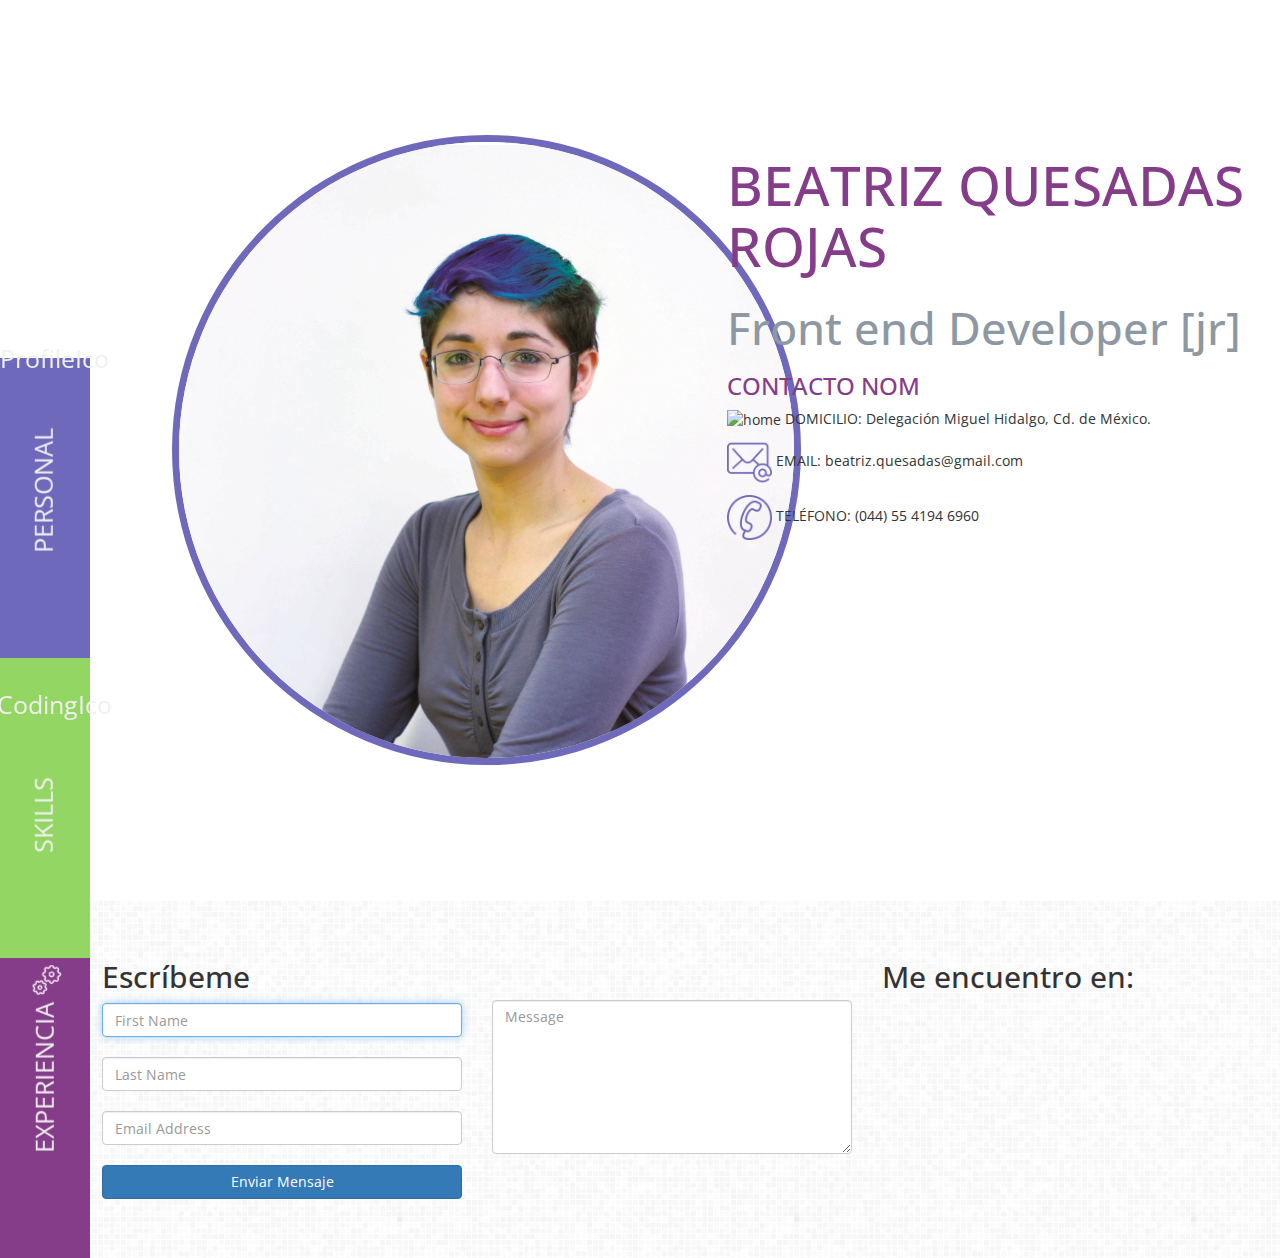
==== index.html @ 4ec9bc7f "Commit inicial" ====
<!DOCTYPE html>
<html lang="en">
<head>
    <meta charset="utf-8">
    <meta http-equiv="X-UA-Compatible" content="IE=edge">
    <meta name="viewport" content="width=device-width, initial-scale=1">

	<title>Card Zirtaeb</title>
	<link rel="stylesheet" href="http://maxcdn.bootstrapcdn.com/bootstrap/3.3.6/css/bootstrap.min.css">
    <link href='https://fonts.googleapis.com/css?family=Open+Sans+Condensed:300,700' rel='stylesheet' type='text/css'>
    <link rel="stylesheet" type="text/css" href="css/index.css">
    <link rel="stylesheet" type="text/css" href="css/css/main.css">
    
</head>
<body id="index"> 

	<div id="container"> <!--MENÚ DE NAVEGACIÓN-->	
      	<div class="section personal">
	        <a href="personal.html" class="link">PERSONAL 
	            <img class="icono" src="icons/profile-w.png" alt="ProfileIcon">
	        </a>
    	</div>
    	<div class="section habilidades">
	        <a href="logros-habilidades.html" class="link">SKILLS
	            <img class="icono" src="icons/coding-w.png" alt="CodingIcon">
	        </a>
	    </div>
    	<div class="section experiencia">
	        <a href="portafolio-experiencia.html" class="link">EXPERIENCIA
	            <img class="icono" src="icons/gears-w.png" alt="">      
	        </a>
      	</div>      	
	</div>	<!-- /MENÚ DE NAVEGACIÓN-->

	<header class="big container"><!--Personales: Tarjeta de presentación. Va fija--> 
	    <div class="row">	
		    <div class="col-xs-12 col-sm-12 col-md-6"><!--IMAGEN-->		   	
	    		<center><!--IMAGEN-->
	    			<img class="ProfilePic" src="css/images/Bet-sm.jpg" alt="ZirtProfilePic">
	    		</center>
		    </div>
	    	<div class="col-xs-12 col-sm-12 col-md-6"><!--NOMBRE|CONTACTO -->
				<div class="row">
					<div class="visible-xs-12 visible-sm-12 visible-md-12"><!--NOMBRE|CONTACTO-->
						<center>
							<div id="name-wrap" >
				    			<div class="row">
				    				<div class="visible-xs-12 visible-sm-12 visible-md-12">
				    					<a href="index.html">
						    				<h1 id="Name">BEATRIZ QUESADAS ROJAS</h1>
						    				<h2 id="Sub">Front end Developer [jr]</h2>
						    			</a>
				    				</div>

					    			<div class="visible-xs-12 visible-sm-12"><!-- CONTACTO -->
										<h3 class="contact">CONTACTO NOM</h3>
										<span>
											<p>
												<img src="icons/home-b.png" alt="home" class="ico-big">
												<span> DOMICILIO: Delegación Miguel Hidalgo, Cd. de México.</span>
								      		</p>
								        	<p>
												<img class="ico-big" src="icons/mail-b.png" alt="mail">
									        	<span> EMAIL: </span> <span>beatriz.quesadas@gmail.com</span>
								        	</p>
								        	<p>
									        	<img class="ico-big" src="icons/phone-b.png" alt="phone">
									        	<span> TELÉFONO: </span><span>(044) 55 4194 6960</span>
								        	</p>
										</span>    				
				    				</div>
				    			</div>		
							</div>
						</center>
					</div>
				</div>
	    	</div>
	    </div>				
	
	</header>
	    <section class="dos" id="contact-us">
	        <br>
	        <div class="container">
	            <div class="row">
	                <br>
	                <form class="form-login" action="contact-me.html" id="escribeme">
	                    <div class="col-xs-12 col-sm-6 col-md-4">
	                        <h2 class="form-login-heading">Escríbeme</h2>
	                        <div class="login-wrap">
	                            <input type="text" class="form-control" placeholder="First Name" autofocus>
	                            <br>
	                            <input type="text" class="form-control" placeholder="Last Name" autofocus>
	                            <br>
	                            <input type="text" class="form-control" placeholder="Email Address" autofocus>
	                            <br>
	                            <button id="btn-colors" class="btn btn-theme btn-block btn-primary" href="contact-us.html" type="submit"> Enviar Mensaje</button>
	                            <br>
	                        </div> <!-- /login-wrap-->
	                    </div>
	                    <div class="col-xs-12 col-sm-6 col-md-4">
	                        <br>
	                        <br>
	                        <br>
	                        <textarea class="form-control" rows="7" id="comment" placeholder="Message"></textarea>
	                        <br>
	                        
	                    </div>
	                    <div class="col-xs-12 col-sm-12 col-md-4">
	                        <div class="our-location">
	                            <h2 class="form-login-heading">Me encuentro en:</h2>
	                            <iframe src="https://www.google.com/maps/embed?pb=!1m18!1m12!1m3!1d41664.625346132954!2d-99.15839322028603!3d19.421117598950545!2m3!1f0!2f0!3f0!3m2!1i1024!2i768!4f13.1!3m3!1m2!1s0x85ce0026db097507%3A0x54061076265ee841!2zQ2l1ZGFkIGRlIE3DqXhpY28sIEQuRi4sIE3DqXhpY28!5e1!3m2!1ses-419!2smx!4v1465366718822" width="100%" height="250" frameborder="0" style="border:0" allowfullscreen></iframe>
	                        </div>
	                    </div>
	                    
	                </form>   
	            </div>
	        </div>
	    </section>	

	<script src="https://ajax.googleapis.com/ajax/libs/jquery/1.12.2/jquery.min.js"></script>
	<script src="http://maxcdn.bootstrapcdn.com/bootstrap/3.3.6/js/bootstrap.min.js"></script>
</body>
</html>
---- css/index.css ----
@charset "UTF-8";
/* GLOBALES!!!!!!*/
* {
  font-family: Open Sans Condensed; }

a, a:hover {
  text-decoration: none !important;
  text-transform: none !important; }

/* /personal.html, /logros-habilidades.html, /experiencia.html */
.aqcua {
  color: #49b7b2; }

.verde {
  color: #93D664; }

.violeta {
  color: #853c89; }

.azul {
  color: #6f69bc; }

/*MEN├Ü LATERAL*/
#container {
  position: fixed;
  overflow: visible;
  /*como que no hace nada*/
  width: 7vw;
  height: 100vh;
  top: 0;
  left: 0;
  display: table;
  z-index: 3; }

/*clase para cada caja de color*/
.section {
  position: static;
  /* max-height: 140px; /* 25%; 33.33333%; */
  height: 33vh;
  /*de su viewport */
  display: table-row;
  text-align: center; }

/*ROTA enlaces del menu*/
a.link {
  display: table-cell;
  vertical-align: middle;
  /*line-height: 60px; no importa */
  white-space: nowrap;
  /*IMPORTANTE*/
  max-width: 7vw;
  /*IMPORTANTE tiende a hacerse ancho*/
  font-size: 25px;
  color: #f0f0f0;
  margin-top: 35%;
  /*mientras - se va + hacia arriba*/
  -webkit-transform: rotate(-90deg);
  -moz-transform: rotate(-90deg);
  -ms-transform: rotate(-90deg);
  -o-transform: rotate(-90deg);
  /*Esto se convierte en un padding right, por la rotaci├│n*/ }

/*NO CAMBIAR LA CLASE!! logros-habilidades y experiencia tienen ambas*/
/*Para el men├║*/
/*ROTA de vuelta el icono dentro del enlace*/
img.icono {
  height: 30px !important;
  width: 30px !important;
  -webkit-transform: rotate(90deg);
  -moz-transform: rotate(90deg);
  -ms-transform: rotate(90deg);
  -o-transform: rotate(90deg); }

/*colores de divs delmen├║*/
.personal {
  background-color: #49b7b2; }

.habilidades {
  background-color: #93D664; }

.experiencia {
  background-color: #853c89; }

.personal:hover {
  background-color: #6f69bc; }

.habilidades:hover {
  background-color: #6f69bc; }

.experiencia:hover {
  background-color: #6f69bc; }

/*DEFAULT*/
/*	DEFAULT: XS devices (phones, less than 768px)  */
/* index  */
header.big {
  position: relative;
  top: 0;
  left: 3vw;
  background-color: #fff;
  height: 100vh;
  /*antes 50vh AHORA 100vh*/
  z-index: 2;
  vertical-align: center; }

header.big .ProfilePic {
  position: relative;
  border-radius: 100%;
  border: solid 7px #6f69bc;
  height: 40vh;
  margin-top: 5vh;
  margin-bottom: 5vh;
  margin-left: 5vw;
  width: auto; }

#name-wrap {
  position: relative;
  vertical-align: center;
  height: 20vh;
  padding-left: 5vw;
  margin-bottom: 5vh; }

#Name {
  color: #6f69bc; }

#Sub {
  color: #8d98a3; }

header.big .header-contact-box {
  height: 20vh;
  text-align: center;
  margin-top: 5vh;
  vertical-align: center; }

/*para CONTACTO de header.big en index*/
img.ico-big {
  height: 5vh;
  width: auto; }

h3.contact {
  color: #6f69bc; }

header.big .content-below-big {
  margin-top: 100vh;
  margin-left: 7vw;
  padding-top: 10px;
  padding-left: 10px; }

section#contact-us{
  padding-left: 5vw;
}



/*   MEDIA QUERIES*/
/* 		SM devices (tablets, 768px up to 991px) */
@media (min-width: 768px) and (max-width: 991px) {
  header.big #Name {
    font-size: 35px;
    color: #49b7b2; }

  header.big #Sub {
    font-size: 25px; }

  h3.contact {
    color: #49b7b2; } }
/* Medium devices (desktops, 992px up to 1999px) */
@media (min-width: 992px) and (max-width: 1199px) {
  header.big .ProfilePic {
    height: 70vh;
    width: auto;
    margin-top: 15vh;
    margin-bottom: 15vh; }

  header.big #Name {
    font-size: 45px;
    color: #93D664; }

  header.big #Sub {
    font-size: 35px;
    margin-left: 2vh;
    margin-top: 10px; }

  header.big #name-wrap {
    margin-top: 20vh; }

  #contacto {
    height: 25vh;
    text-align: center;
    margin-top: 11vh;
    vertical-align: bottom; }

  h3.contact {
    color: #93D664; } }
/* LARGE devices (MORE THAN 1999px) */
@media (min-width: 1200px) {
  header.big .ProfilePic {
    height: 70vh;
    width: auto;
    margin-top: 15vh;
    margin-left: 5vw; }

  header.big #Name {
    font-size: 55px;
    color: #853c89; }

  header.big #Sub {
    font-size: 45px;
    margin-top: 3vh; }

  header.big #name-wrap {
    margin-top: 15vh;
    text-align: left; }

  h3.contact {
    color: #853c89; }

  #contacto {
    display: none; }

	header.big #contact-us{
		text-align: center;
		margin-top: 5vh;
    margin-right: 5vw;
		vertical-align: bottom;
		}

/*# sourceMappingURL=index.css.map */
---- css/css/main.css ----
.background{
  width: 100%;
}
.uno{
  background-image: url("../images/background1.jpg");
}
.dos{
  background-image: url("../images/tile1.png");
}
.tres{
  background-color: white;
}
.cuatro{
  background-image: url("../images/tile2.png");
}
.cinco{
  background-image: url("../images/greenish.jpg");
}
.seis{
  background-image: url("../images/chevron.jpg");
}
.after-rain{
  background-image: url("../images/after-rain.jpg");
}
.jumbotron{
  background-color: transparent !important;
  margin-top: 15%;
}
.text-white{
  color: #fff !important;
}

.ProfilePic{
  width: 100%;
  height: auto;
  border-radius: 10%;
}


/*botón header contacto*/
button.round{
  border-radius: 30%; !important;
}

@import url(http://fonts.googleapis.com/css?family=Roboto:400,700,300);

.clearfix {
  *zoom: 1;
}
.clearfix:before,
.clearfix:after {
  display: table;
  content: "";
  line-height: 0;
}
.clearfix:after {
  clear: both;
}
/*------------------>globales*/
.text-white {
  color: #FFFFFF;
}
.relative {
  position: relative;
}

/*------------------>FIN globales*/

/*------------------>NAV */
.navbar-default {
    background-color: #1B2738;
    border-color: #1B2738;
}
/*------------------>FIN*/



/*----------------->SOCIAL MEDIA*/
.green {
  background-color: #53DA79;
}
.circle {
  margin-top: 24%;
  border-radius: 60%;
  width: 22%;
  height: 75px;
  background-color: #347648;
}
.margen-ico {
  margin-left: 39%;
  margin-top: 21%;
}
.margen-2ico {
  margin-left: 27%;
  margin-top: 21%;
}
.posi-redes {
  margin-top: -32%;
  margin-left: 27%;
  margin-bottom: 23%;
}
/*----------------->FIN*/

/*----------------->SECCION DE EN MEDIO*/
.dife {
  background-color: #f0f0f5;
}
.posi-btn {
  margin-left: 20%;
}
/*----------------->FIN*/

/*----------------->FOOTER*/
.marino {
  background-color: #1B2738;
  color: #fff;
}
.foot-list {
  margin-left: -15%;
}
/*Posicion de imagenes del blog*/
.post {
  margin-left: -15%;
}
.posi-blog{
  margin-left: 33%;
}
.f-posts {
  list-style-type: none;
}
.f-posts li {
  margin-bottom: 1px;
  padding-bottom: 11px;
}
.f-posts li img {
  float: left;
  width: 28%;
}
.post-size{
  font-size: 11px;
}
.pd-ad {
  margin: 0%;
}
footer a, footer a:hover {
  color: #fff;
  text-decoration: none;
}
.reserved {
  background-color: #1B2738;
}
.posi-reseved {
  margin: 2%;
}


/*-----------------------------------------> RESPONSIVE <-----------------------------------------*/

/*----------------------Estilo de la seccion que continua del navegador-----------------*/
a {
   color: #FFFFFF;
}
li a:hover {
  text-decoration: none;
}
.ar {
  padding-top: 2em;
}

/*-------------------------otra seccion (sigiente de Portfolio)----------------------------------*/

.dife {
  background-color: #f0f0f5;
  padding: 2% 0%;
}
.caja-img {
  padding: 1em 1em 1em 1em;
  background-color: #FFFFFF;
  margin-top: 20px;
}
.fo {
  width: 100%;
  height: 240px;
}
/*esta es la parte del estilo para  la seccion de services________________ Ofelia */
.lado {
  border-left-color: gray;
}
.peq {
  color: #686868;
}
/*este estilo es para los iconos*/
.circle {
  width: 22%;
  margin-top: 22px !important;
  border-radius: 50%;
  background-color: gray;
}
.go {
  color: white;
}


/*-----------------------------------------> FIN <------------------------------------------------*/   
/*---------------------------------CÓDIGO BET -------------------------------------------*/
/*  GENERALES / COMUNES */
.barra{
    background-color: #aaa;
    color: #fff;
    height: 200px;
}
/*  CIERRA GENERALES / COMUNES */

.pd-tp-bt{
  padding-top: 5vh;
  padding-bottom: 5vh;
}
.pd-lf-rg{
  padding-left: 5vw;
  padding-right: 5vw;
}
/* -------------------------------------------- */
/*.bg-color-work{/*para iconos de experiencia laboral en portfolio.html
*/
.bg{
  background-color: #1B2738;
  color: #fff;
}
.img-work {
  width: 70%;
}
.bg ul, li, .left{
  list-style: none;
  text-align: left;
  padding-top: 10px;
}
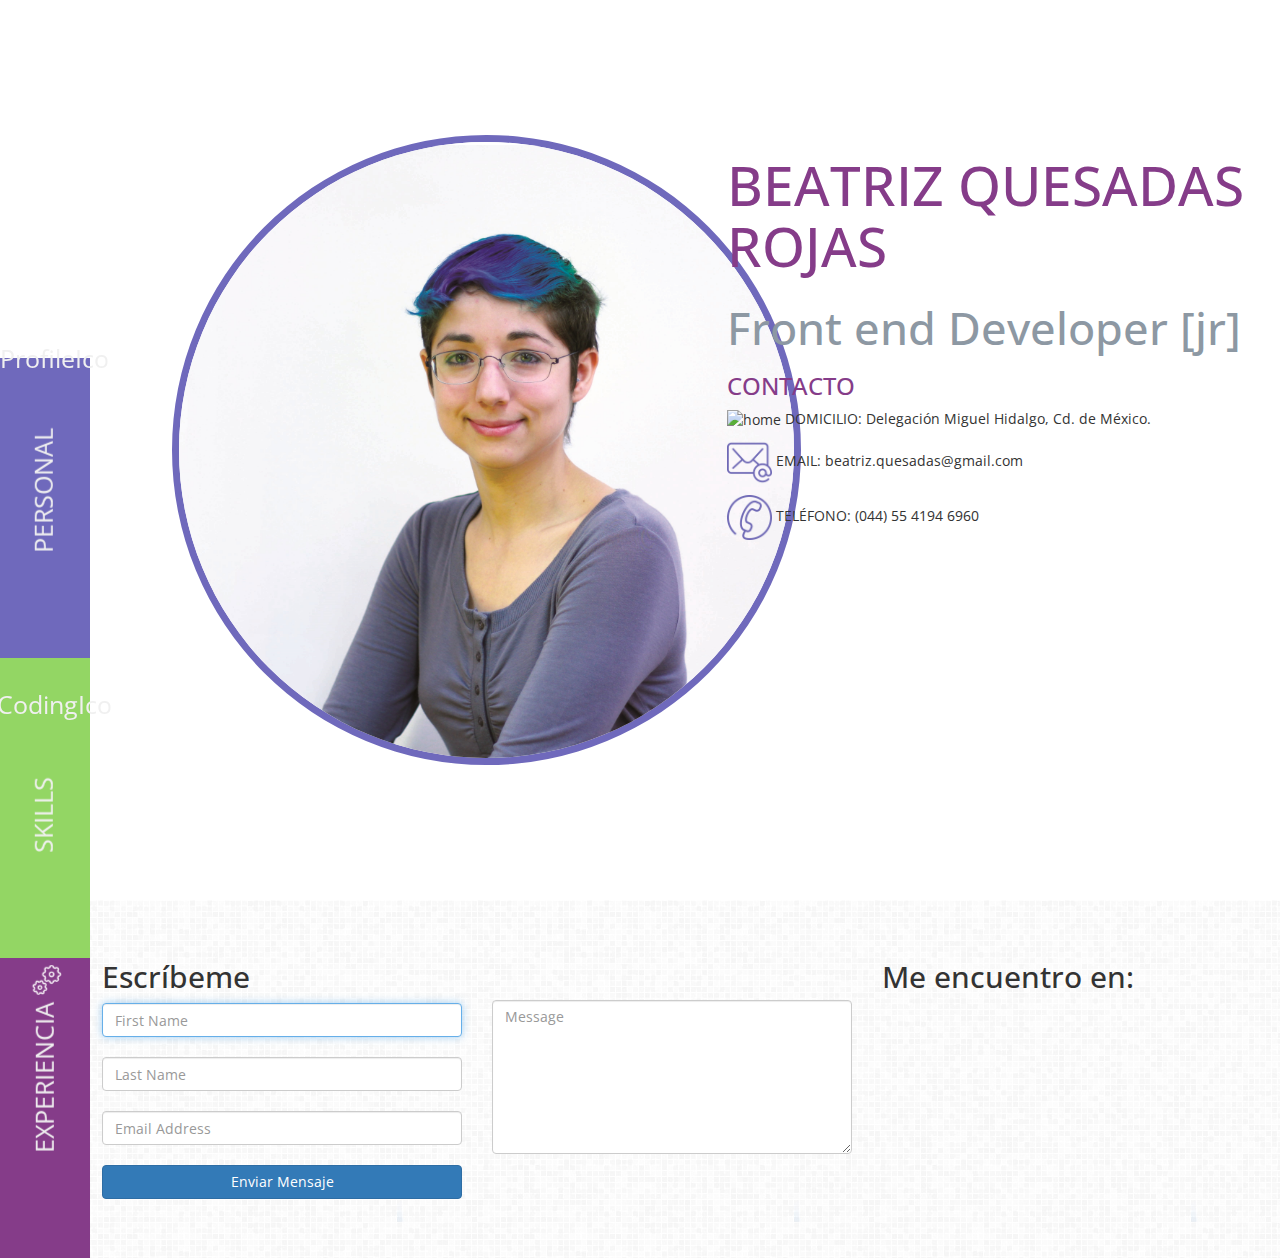
==== commit 35d86f89: "Segundo commmit. Ya tiene los archivos con las rutas correctas" ====
--- a/index.html
+++ b/index.html
@@ -7,6 +7,7 @@
 
 	<title>Card Zirtaeb</title>
 	<link rel="stylesheet" href="http://maxcdn.bootstrapcdn.com/bootstrap/3.3.6/css/bootstrap.min.css">
+    <link rel="stylesheet" href="animate.min.css">
     <link href='https://fonts.googleapis.com/css?family=Open+Sans+Condensed:300,700' rel='stylesheet' type='text/css'>
     <link rel="stylesheet" type="text/css" href="css/index.css">
     <link rel="stylesheet" type="text/css" href="css/css/main.css">
@@ -53,7 +54,7 @@
 				    				</div>
 
 					    			<div class="visible-xs-12 visible-sm-12"><!-- CONTACTO -->
-										<h3 class="contact">CONTACTO NOM</h3>
+										<h3 class="contact">CONTACTO</h3>
 										<span>
 											<p>
 												<img src="icons/home-b.png" alt="home" class="ico-big">
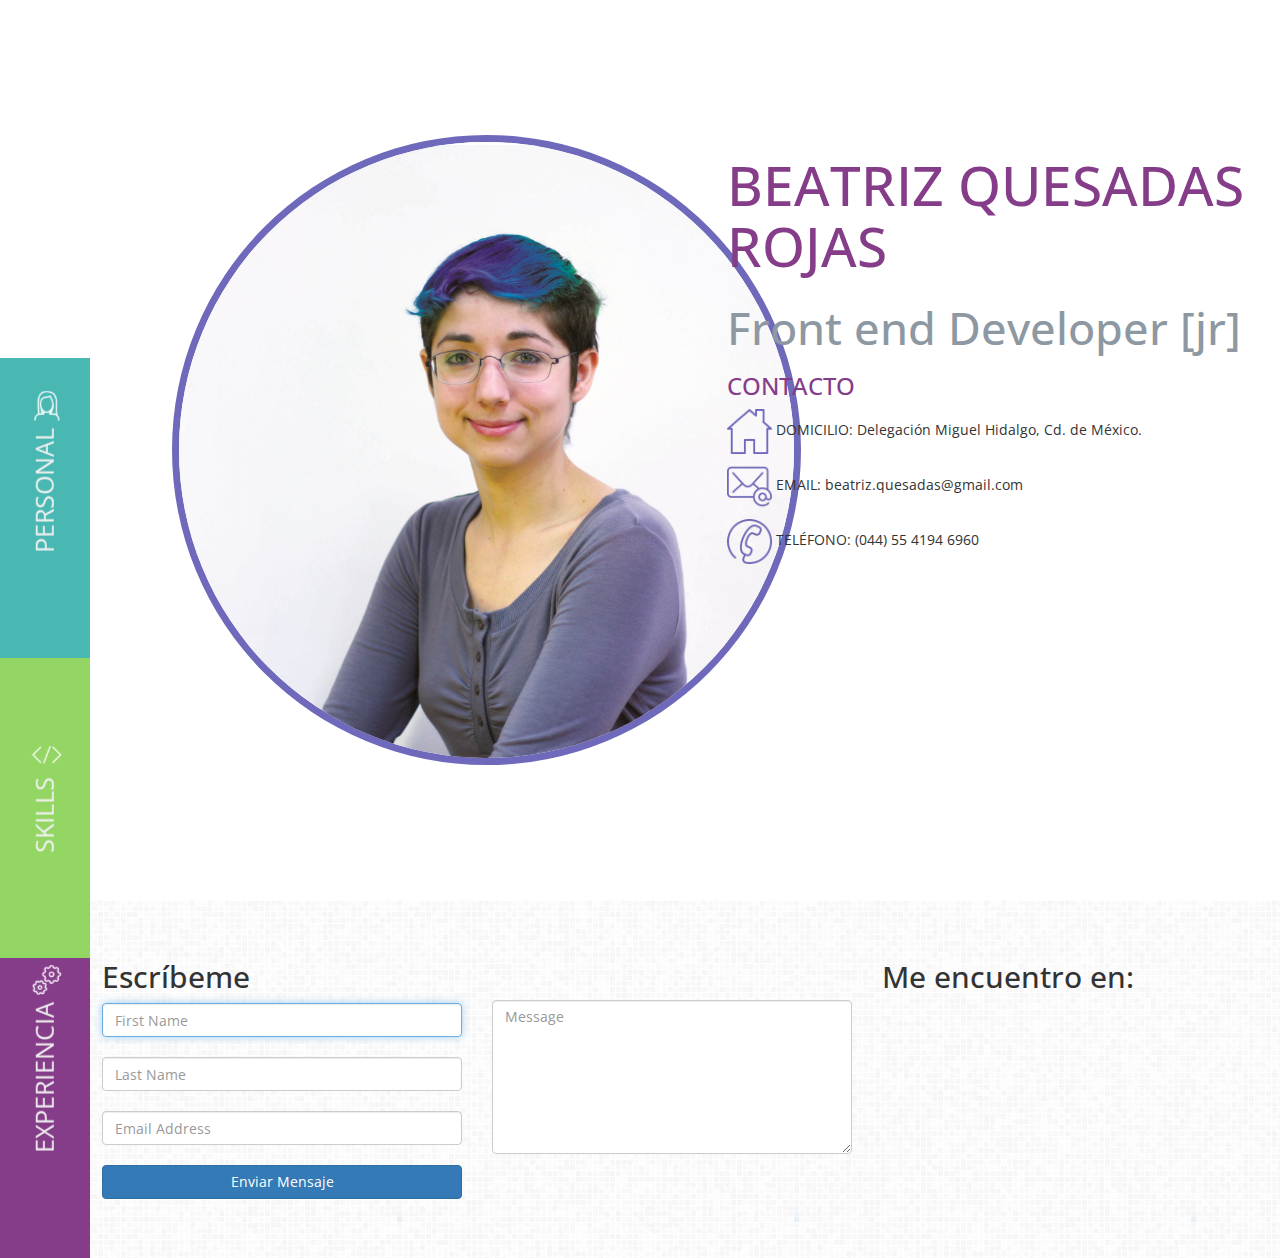
==== commit bf727c3a: "Octavo commmit. Prueba ¿funcionan iconos del menú?" ====
--- a/index.html
+++ b/index.html
@@ -18,17 +18,17 @@
 	<div id="container"> <!--MENÚ DE NAVEGACIÓN-->	
       	<div class="section personal">
 	        <a href="personal.html" class="link">PERSONAL 
-	            <img class="icono" src="icons/profile-w.png" alt="ProfileIcon">
+	            <img class="icono" src="icons/profile-white.png" alt="ProfileIcon">
 	        </a>
     	</div>
     	<div class="section habilidades">
 	        <a href="logros-habilidades.html" class="link">SKILLS
-	            <img class="icono" src="icons/coding-w.png" alt="CodingIcon">
+	            <img class="icono" src="icons/coding-white.png" alt="CodingIcon">
 	        </a>
 	    </div>
     	<div class="section experiencia">
 	        <a href="portafolio-experiencia.html" class="link">EXPERIENCIA
-	            <img class="icono" src="icons/gears-w.png" alt="">      
+	            <img class="icono" src="icons/gears-white.png" alt="">      
 	        </a>
       	</div>      	
 	</div>	<!-- /MENÚ DE NAVEGACIÓN-->
